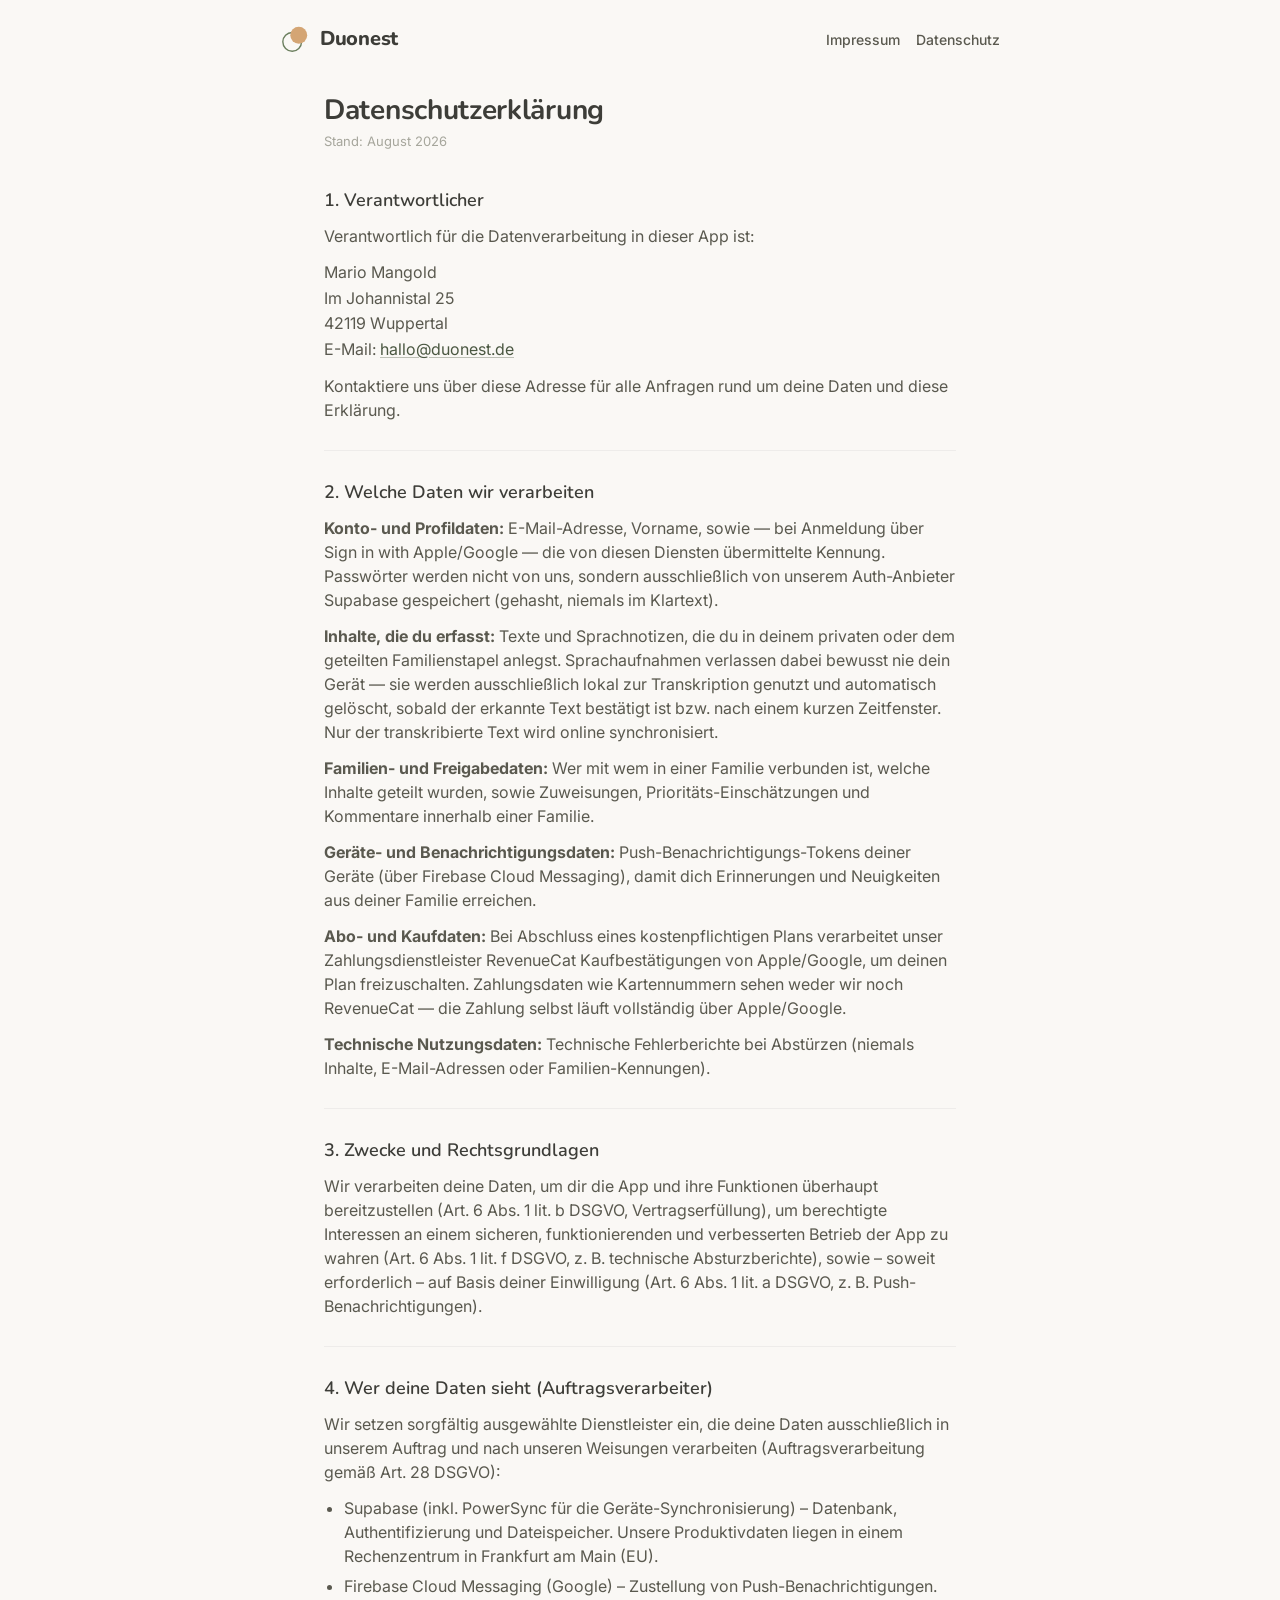
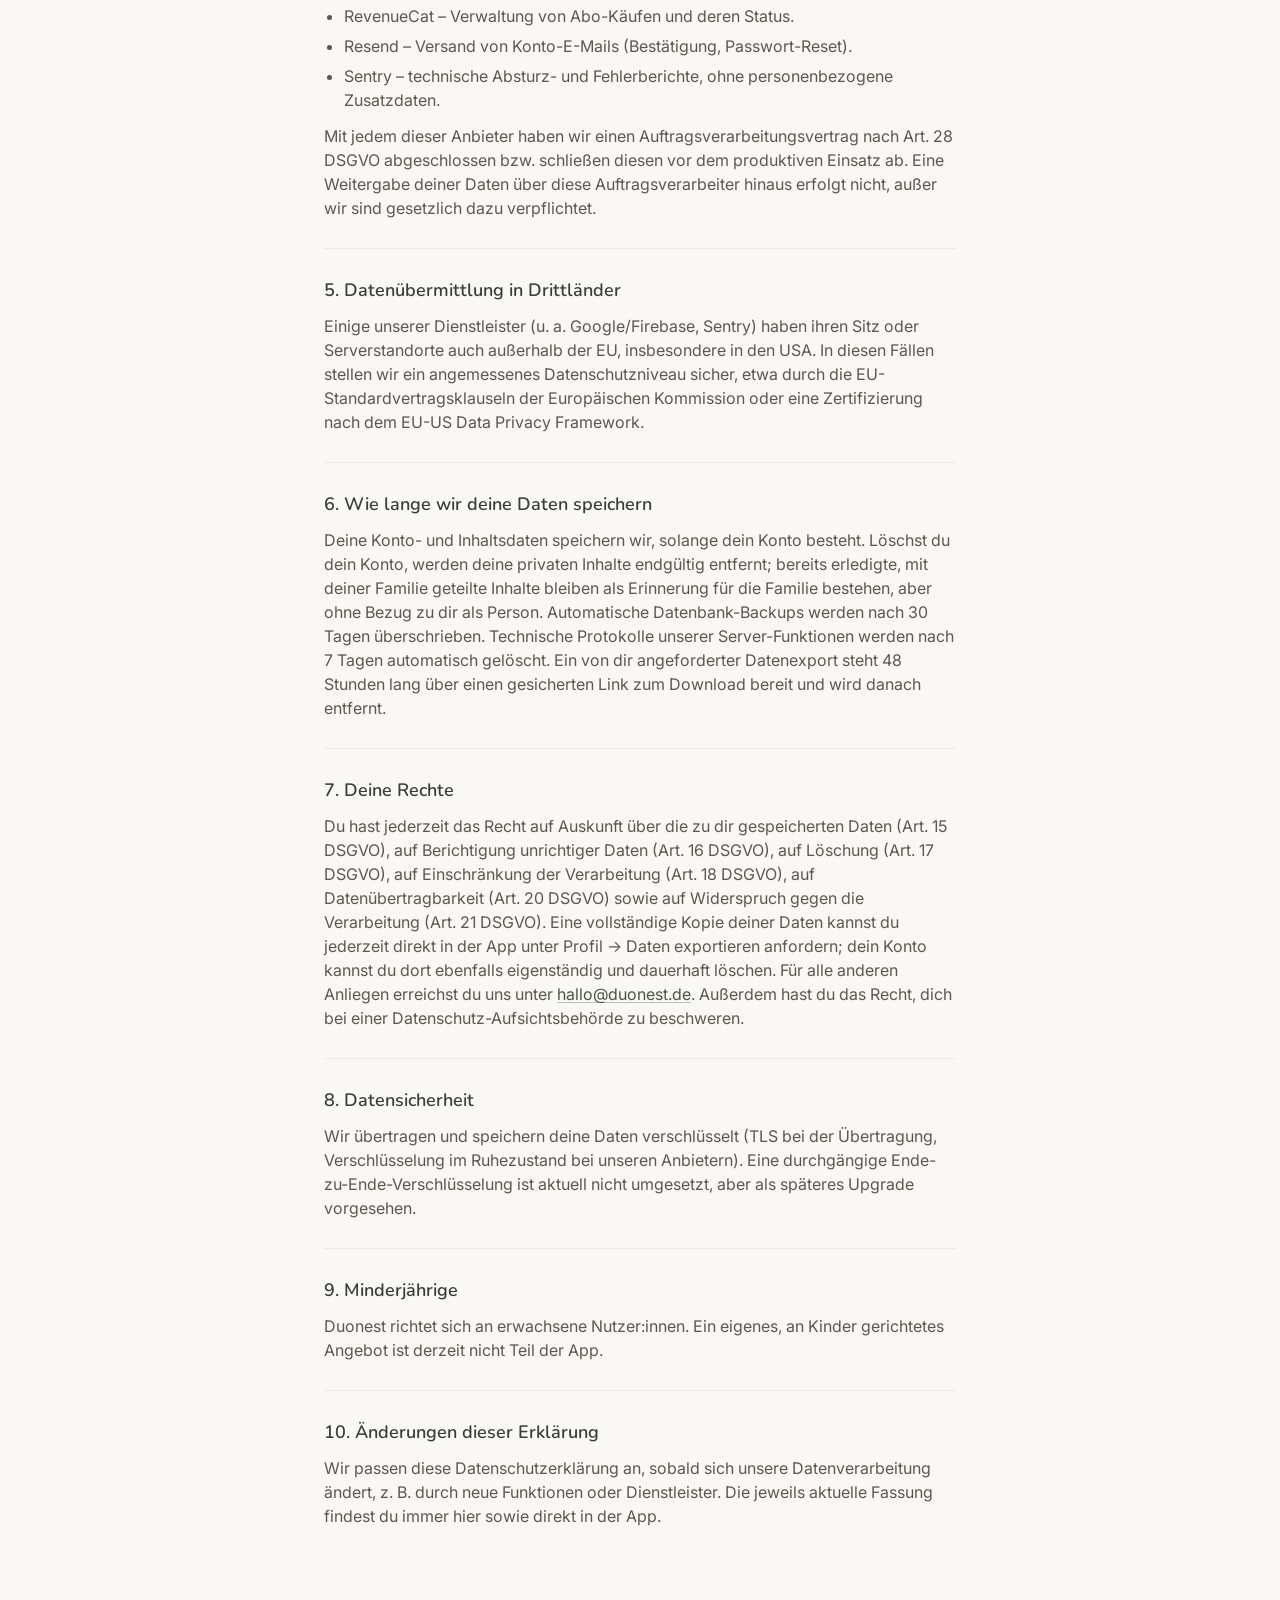
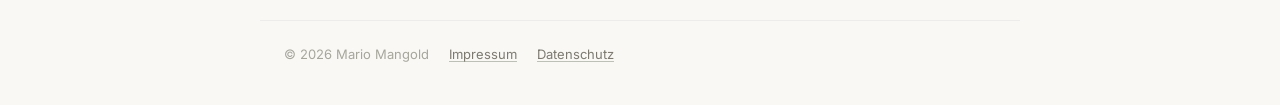
==== datenschutz/index.html @ 7cdb53e6 "Minimale Platzhalter-Website mit Impressum/Datenschutz Nur für App Store Connect (Datenschutz-URL) u" ====
<!doctype html>
<html lang="de">
<head>
<meta charset="utf-8">
<meta name="viewport" content="width=device-width, initial-scale=1">
<title>Datenschutzerklärung — Duonest</title>
<meta name="robots" content="noindex">
<link rel="stylesheet" href="/assets/style.css">
</head>
<body class="legal">

<header class="site-header">
  <a class="wordmark" href="/">
    <svg viewBox="0 0 32 32" aria-hidden="true">
      <circle cx="13" cy="19" r="10" fill="#FAF8F5" stroke="#6B7F5E" stroke-width="1.5"/>
      <circle cx="20" cy="12" r="9" fill="#D4A574"/>
    </svg>
    Duonest
  </a>
  <nav>
    <a href="/impressum/">Impressum</a>
    <a href="/datenschutz/">Datenschutz</a>
  </nav>
</header>

<main>
<article class="legal-doc">
  <h1>Datenschutzerklärung</h1>
  <p class="updated">Stand: August 2026</p>

  <section>
    <h2>1. Verantwortlicher</h2>
    <p>Verantwortlich für die Datenverarbeitung in dieser App ist:</p>
    <address>
      Mario Mangold<br>
      Im Johannistal 25<br>
      42119 Wuppertal<br>
      E-Mail: <a href="mailto:hallo@duonest.de">hallo@duonest.de</a>
    </address>
    <p>Kontaktiere uns über diese Adresse für alle Anfragen rund um deine Daten und diese Erklärung.</p>
  </section>

  <section>
    <h2>2. Welche Daten wir verarbeiten</h2>
    <p><strong>Konto- und Profildaten:</strong> E-Mail-Adresse, Vorname, sowie — bei Anmeldung über Sign in with Apple/Google — die von diesen Diensten übermittelte Kennung. Passwörter werden nicht von uns, sondern ausschließlich von unserem Auth-Anbieter Supabase gespeichert (gehasht, niemals im Klartext).</p>
    <p><strong>Inhalte, die du erfasst:</strong> Texte und Sprachnotizen, die du in deinem privaten oder dem geteilten Familienstapel anlegst. Sprachaufnahmen verlassen dabei bewusst nie dein Gerät — sie werden ausschließlich lokal zur Transkription genutzt und automatisch gelöscht, sobald der erkannte Text bestätigt ist bzw. nach einem kurzen Zeitfenster. Nur der transkribierte Text wird online synchronisiert.</p>
    <p><strong>Familien- und Freigabedaten:</strong> Wer mit wem in einer Familie verbunden ist, welche Inhalte geteilt wurden, sowie Zuweisungen, Prioritäts-Einschätzungen und Kommentare innerhalb einer Familie.</p>
    <p><strong>Geräte- und Benachrichtigungsdaten:</strong> Push-Benachrichtigungs-Tokens deiner Geräte (über Firebase Cloud Messaging), damit dich Erinnerungen und Neuigkeiten aus deiner Familie erreichen.</p>
    <p><strong>Abo- und Kaufdaten:</strong> Bei Abschluss eines kostenpflichtigen Plans verarbeitet unser Zahlungsdienstleister RevenueCat Kaufbestätigungen von Apple/Google, um deinen Plan freizuschalten. Zahlungsdaten wie Kartennummern sehen weder wir noch RevenueCat — die Zahlung selbst läuft vollständig über Apple/Google.</p>
    <p><strong>Technische Nutzungsdaten:</strong> Technische Fehlerberichte bei Abstürzen (niemals Inhalte, E-Mail-Adressen oder Familien-Kennungen).</p>
  </section>

  <section>
    <h2>3. Zwecke und Rechtsgrundlagen</h2>
    <p>Wir verarbeiten deine Daten, um dir die App und ihre Funktionen überhaupt bereitzustellen (Art. 6 Abs. 1 lit. b DSGVO, Vertragserfüllung), um berechtigte Interessen an einem sicheren, funktionierenden und verbesserten Betrieb der App zu wahren (Art. 6 Abs. 1 lit. f DSGVO, z. B. technische Absturzberichte), sowie – soweit erforderlich – auf Basis deiner Einwilligung (Art. 6 Abs. 1 lit. a DSGVO, z. B. Push-Benachrichtigungen).</p>
  </section>

  <section>
    <h2>4. Wer deine Daten sieht (Auftragsverarbeiter)</h2>
    <p>Wir setzen sorgfältig ausgewählte Dienstleister ein, die deine Daten ausschließlich in unserem Auftrag und nach unseren Weisungen verarbeiten (Auftragsverarbeitung gemäß Art. 28 DSGVO):</p>
    <ul>
      <li>Supabase (inkl. PowerSync für die Geräte-Synchronisierung) – Datenbank, Authentifizierung und Dateispeicher. Unsere Produktivdaten liegen in einem Rechenzentrum in Frankfurt am Main (EU).</li>
      <li>Firebase Cloud Messaging (Google) – Zustellung von Push-Benachrichtigungen.</li>
      <li>RevenueCat – Verwaltung von Abo-Käufen und deren Status.</li>
      <li>Resend – Versand von Konto-E-Mails (Bestätigung, Passwort-Reset).</li>
      <li>Sentry – technische Absturz- und Fehlerberichte, ohne personenbezogene Zusatzdaten.</li>
    </ul>
    <p>Mit jedem dieser Anbieter haben wir einen Auftragsverarbeitungsvertrag nach Art. 28 DSGVO abgeschlossen bzw. schließen diesen vor dem produktiven Einsatz ab. Eine Weitergabe deiner Daten über diese Auftragsverarbeiter hinaus erfolgt nicht, außer wir sind gesetzlich dazu verpflichtet.</p>
  </section>

  <section>
    <h2>5. Datenübermittlung in Drittländer</h2>
    <p>Einige unserer Dienstleister (u. a. Google/Firebase, Sentry) haben ihren Sitz oder Serverstandorte auch außerhalb der EU, insbesondere in den USA. In diesen Fällen stellen wir ein angemessenes Datenschutzniveau sicher, etwa durch die EU-Standardvertragsklauseln der Europäischen Kommission oder eine Zertifizierung nach dem EU-US Data Privacy Framework.</p>
  </section>

  <section>
    <h2>6. Wie lange wir deine Daten speichern</h2>
    <p>Deine Konto- und Inhaltsdaten speichern wir, solange dein Konto besteht. Löschst du dein Konto, werden deine privaten Inhalte endgültig entfernt; bereits erledigte, mit deiner Familie geteilte Inhalte bleiben als Erinnerung für die Familie bestehen, aber ohne Bezug zu dir als Person. Automatische Datenbank-Backups werden nach 30 Tagen überschrieben. Technische Protokolle unserer Server-Funktionen werden nach 7 Tagen automatisch gelöscht. Ein von dir angeforderter Datenexport steht 48 Stunden lang über einen gesicherten Link zum Download bereit und wird danach entfernt.</p>
  </section>

  <section>
    <h2>7. Deine Rechte</h2>
    <p>Du hast jederzeit das Recht auf Auskunft über die zu dir gespeicherten Daten (Art. 15 DSGVO), auf Berichtigung unrichtiger Daten (Art. 16 DSGVO), auf Löschung (Art. 17 DSGVO), auf Einschränkung der Verarbeitung (Art. 18 DSGVO), auf Datenübertragbarkeit (Art. 20 DSGVO) sowie auf Widerspruch gegen die Verarbeitung (Art. 21 DSGVO). Eine vollständige Kopie deiner Daten kannst du jederzeit direkt in der App unter Profil → Daten exportieren anfordern; dein Konto kannst du dort ebenfalls eigenständig und dauerhaft löschen. Für alle anderen Anliegen erreichst du uns unter <a href="mailto:hallo@duonest.de">hallo@duonest.de</a>. Außerdem hast du das Recht, dich bei einer Datenschutz-Aufsichtsbehörde zu beschweren.</p>
  </section>

  <section>
    <h2>8. Datensicherheit</h2>
    <p>Wir übertragen und speichern deine Daten verschlüsselt (TLS bei der Übertragung, Verschlüsselung im Ruhezustand bei unseren Anbietern). Eine durchgängige Ende-zu-Ende-Verschlüsselung ist aktuell nicht umgesetzt, aber als späteres Upgrade vorgesehen.</p>
  </section>

  <section>
    <h2>9. Minderjährige</h2>
    <p>Duonest richtet sich an erwachsene Nutzer:innen. Ein eigenes, an Kinder gerichtetes Angebot ist derzeit nicht Teil der App.</p>
  </section>

  <section>
    <h2>10. Änderungen dieser Erklärung</h2>
    <p>Wir passen diese Datenschutzerklärung an, sobald sich unsere Datenverarbeitung ändert, z. B. durch neue Funktionen oder Dienstleister. Die jeweils aktuelle Fassung findest du immer hier sowie direkt in der App.</p>
  </section>
</article>
</main>

<footer>
  <span>© 2026 Mario Mangold</span>
  <a href="/impressum/">Impressum</a>
  <a href="/datenschutz/">Datenschutz</a>
  <span class="spacer"></span>
</footer>

</body>
</html>
---- assets/style.css ----
@import url("https://fonts.googleapis.com/css2?family=Nunito:ital,wght@0,400;0,500;0,600;0,700;0,800&family=Inter:wght@400;500;600;700&display=swap");

:root {
  --sage: #6B7F5E;
  --sage-600: #5C6B50;
  --sage-700: #4A5741;
  --sand: #D4A574;
  --sand-700: #B07E3F;

  --bg: #FAF8F5;
  --surface: #FFFDFB;

  --ink: #3D3D38;
  --ink-2: #5A594F;
  --muted: #7C7A70;
  --faint: #A6A69C;

  --border: rgba(61, 61, 56, 0.1);
  --border-soft: rgba(61, 61, 56, 0.06);

  --font-display: "Nunito", ui-rounded, system-ui, sans-serif;
  --font-body: "Inter", system-ui, -apple-system, sans-serif;
}

* {
  box-sizing: border-box;
}

html {
  background: var(--bg);
}

body {
  margin: 0;
  background: var(--bg);
  color: var(--ink);
  font-family: var(--font-body);
  font-size: 16px;
  line-height: 1.5;
  -webkit-font-smoothing: antialiased;
}

a {
  color: var(--sage-700);
  text-decoration-color: rgba(74, 87, 65, 0.35);
  text-underline-offset: 2px;
}

a:hover {
  text-decoration-color: currentColor;
}

.site-header {
  display: flex;
  flex-wrap: wrap;
  align-items: center;
  justify-content: space-between;
  row-gap: 8px;
  column-gap: 16px;
  max-width: 760px;
  margin: 0 auto;
  padding: 24px 20px 0;
}

.wordmark {
  display: flex;
  align-items: center;
  gap: 10px;
  font-family: var(--font-display);
  font-weight: 800;
  font-size: 20px;
  letter-spacing: -0.3px;
  color: var(--ink);
  text-decoration: none;
}

.wordmark svg {
  width: 30px;
  height: 30px;
  flex: none;
}

.site-header nav {
  display: flex;
  flex-wrap: wrap;
  gap: 6px 16px;
  font-size: 14px;
  font-weight: 500;
}

.site-header nav a {
  color: var(--ink-2);
  text-decoration: none;
}

.site-header nav a:hover {
  color: var(--sage-700);
}

main {
  max-width: 760px;
  margin: 0 auto;
  padding: 0 24px;
}

.legal main {
  max-width: 680px;
}

.legal-doc h1 {
  font-family: var(--font-display);
  font-weight: 700;
  font-size: 28px;
  letter-spacing: -0.3px;
  line-height: 1.2;
  margin: 40px 0 4px;
}

.legal-doc .updated {
  color: var(--faint);
  font-size: 13px;
  margin: 0 0 36px;
}

.legal-doc section {
  padding-bottom: 28px;
  margin-bottom: 28px;
  border-bottom: 1px solid var(--border-soft);
}

.legal-doc section:last-of-type {
  border-bottom: none;
}

.legal-doc h2 {
  font-family: var(--font-display);
  font-weight: 600;
  font-size: 18px;
  margin: 0 0 10px;
}

.legal-doc p {
  margin: 0 0 12px;
  color: var(--ink-2);
  max-width: 65ch;
}

.legal-doc p:last-child {
  margin-bottom: 0;
}

.legal-doc ul {
  margin: 0 0 12px;
  padding-left: 20px;
  color: var(--ink-2);
  max-width: 65ch;
}

.legal-doc li {
  margin-bottom: 6px;
}

.legal-doc li:last-child {
  margin-bottom: 0;
}

.legal-doc address {
  font-style: normal;
  color: var(--ink-2);
  margin: 0 0 12px;
  line-height: 1.6;
}

footer {
  max-width: 760px;
  margin: 64px auto 0;
  padding: 24px 24px 40px;
  border-top: 1px solid var(--border-soft);
  display: flex;
  flex-wrap: wrap;
  gap: 8px 20px;
  align-items: center;
  font-size: 13px;
  color: var(--faint);
}

footer a {
  color: var(--muted);
}

footer .spacer {
  flex: 1;
}

@media (prefers-color-scheme: dark) {
  :root {
    --bg: #23241F;
    --surface: #2A2B26;
    --ink: #F1EFE9;
    --ink-2: #D6D3C8;
    --muted: #A6A69C;
    --faint: #7C7A70;
    --border: rgba(241, 239, 233, 0.12);
    --border-soft: rgba(241, 239, 233, 0.08);
    --sand: #E0B689;
  }

  a {
    color: #A9C29B;
    text-decoration-color: rgba(169, 194, 155, 0.35);
  }

  .site-header nav a:hover {
    color: #A9C29B;
  }
}
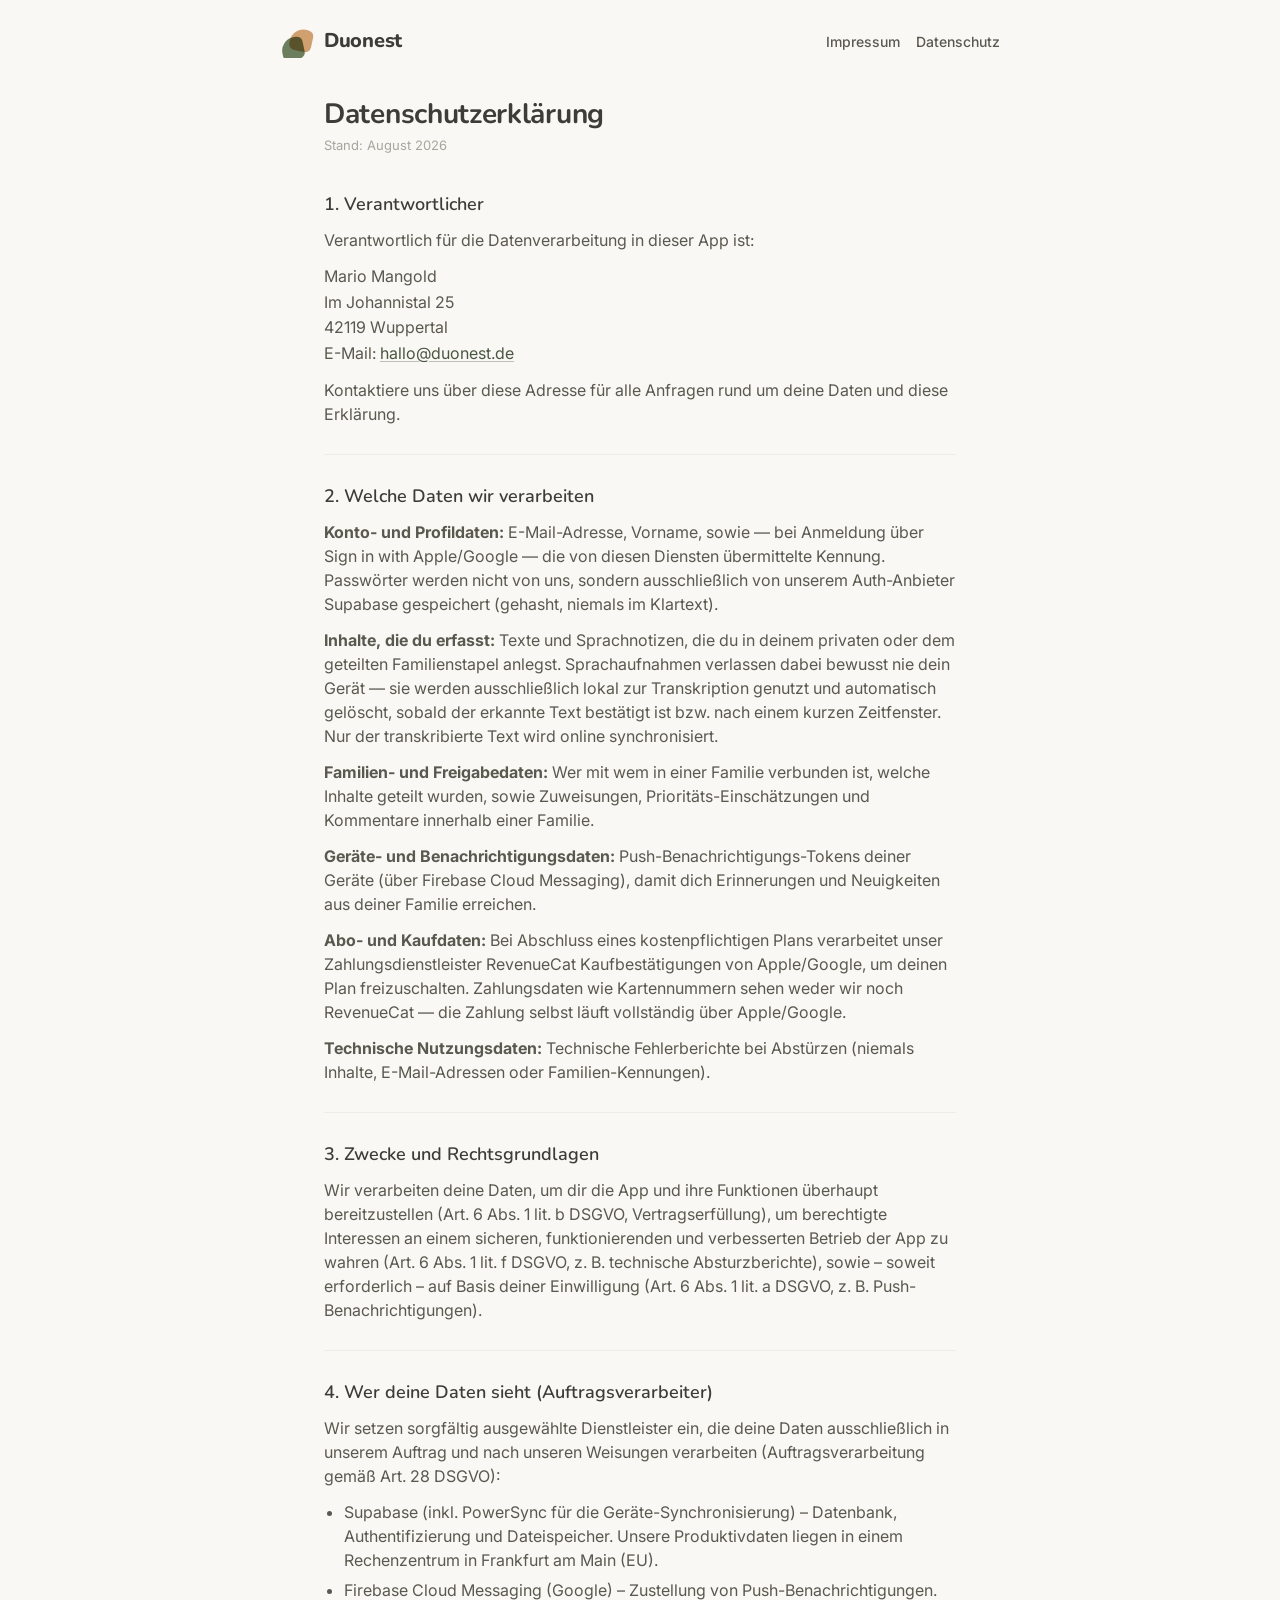
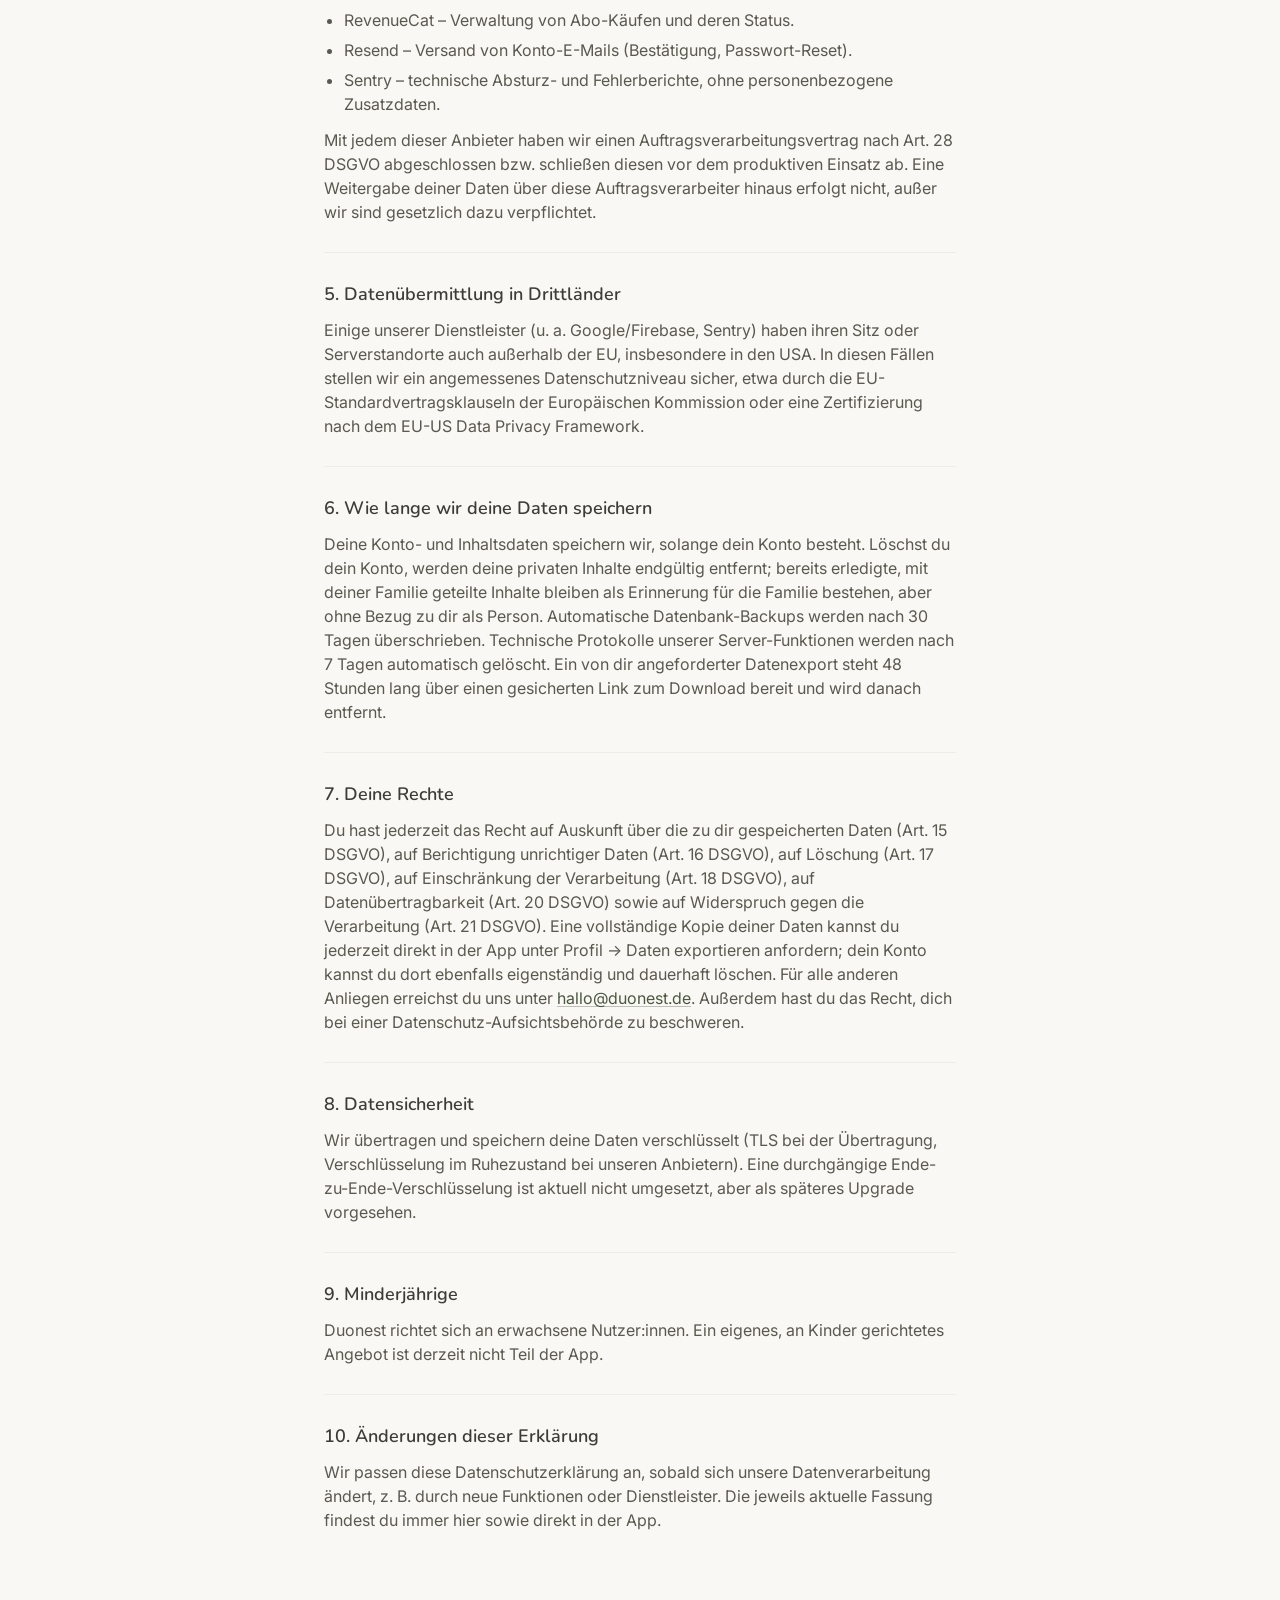
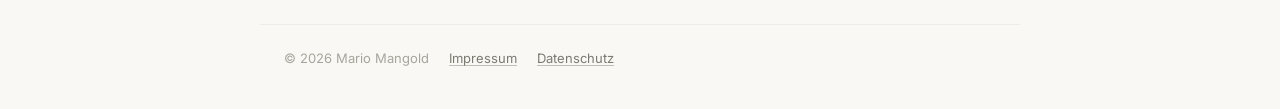
==== commit dbd5a201: "Echtes Logo statt Platzhalter-Kreise Übernimmt die Blob-Formen 1:1 aus .claude/design_handoff_duones" ====
--- a/datenschutz/index.html
+++ b/datenschutz/index.html
@@ -11,9 +11,11 @@
 
 <header class="site-header">
   <a class="wordmark" href="/">
-    <svg viewBox="0 0 32 32" aria-hidden="true">
-      <circle cx="13" cy="19" r="10" fill="#FAF8F5" stroke="#6B7F5E" stroke-width="1.5"/>
-      <circle cx="20" cy="12" r="9" fill="#D4A574"/>
+    <svg viewBox="0 0 40 40" aria-hidden="true">
+      <g transform="translate(0,4)">
+        <g transform="translate(2,12) rotate(-12 13 13)"><path d="M16,0 H19 A7,7 0 0 1 26,7 V19 A7,7 0 0 1 19,26 H7 A7,7 0 0 1 0,19 V16 A16,16 0 0 1 16,0 Z" fill="var(--sage-logo)"/></g>
+        <g transform="translate(12,2) rotate(12 13 13)"><path class="logo-blend" d="M16,0 H19 A7,7 0 0 1 26,7 V19 A7,7 0 0 1 19,26 H7 A7,7 0 0 1 0,19 V16 A16,16 0 0 1 16,0 Z" fill="var(--sand)"/></g>
+      </g>
     </svg>
     Duonest
   </a>
--- a/assets/style.css
+++ b/assets/style.css
@@ -2,6 +2,7 @@
 
 :root {
   --sage: #6B7F5E;
+  --sage-logo: #6B7F5E;
   --sage-600: #5C6B50;
   --sage-700: #4A5741;
   --sand: #D4A574;
@@ -75,9 +76,13 @@
 }
 
 .wordmark svg {
-  width: 30px;
-  height: 30px;
+  width: 34px;
+  height: 34px;
   flex: none;
+}
+
+.wordmark .logo-blend {
+  mix-blend-mode: multiply;
 }
 
 .site-header nav {
@@ -203,6 +208,7 @@
     --border: rgba(241, 239, 233, 0.12);
     --border-soft: rgba(241, 239, 233, 0.08);
     --sand: #E0B689;
+    --sage-logo: #8CA07D;
   }
 
   a {
@@ -213,4 +219,8 @@
   .site-header nav a:hover {
     color: #A9C29B;
   }
-}
+
+  .wordmark .logo-blend {
+    mix-blend-mode: normal;
+  }
+}
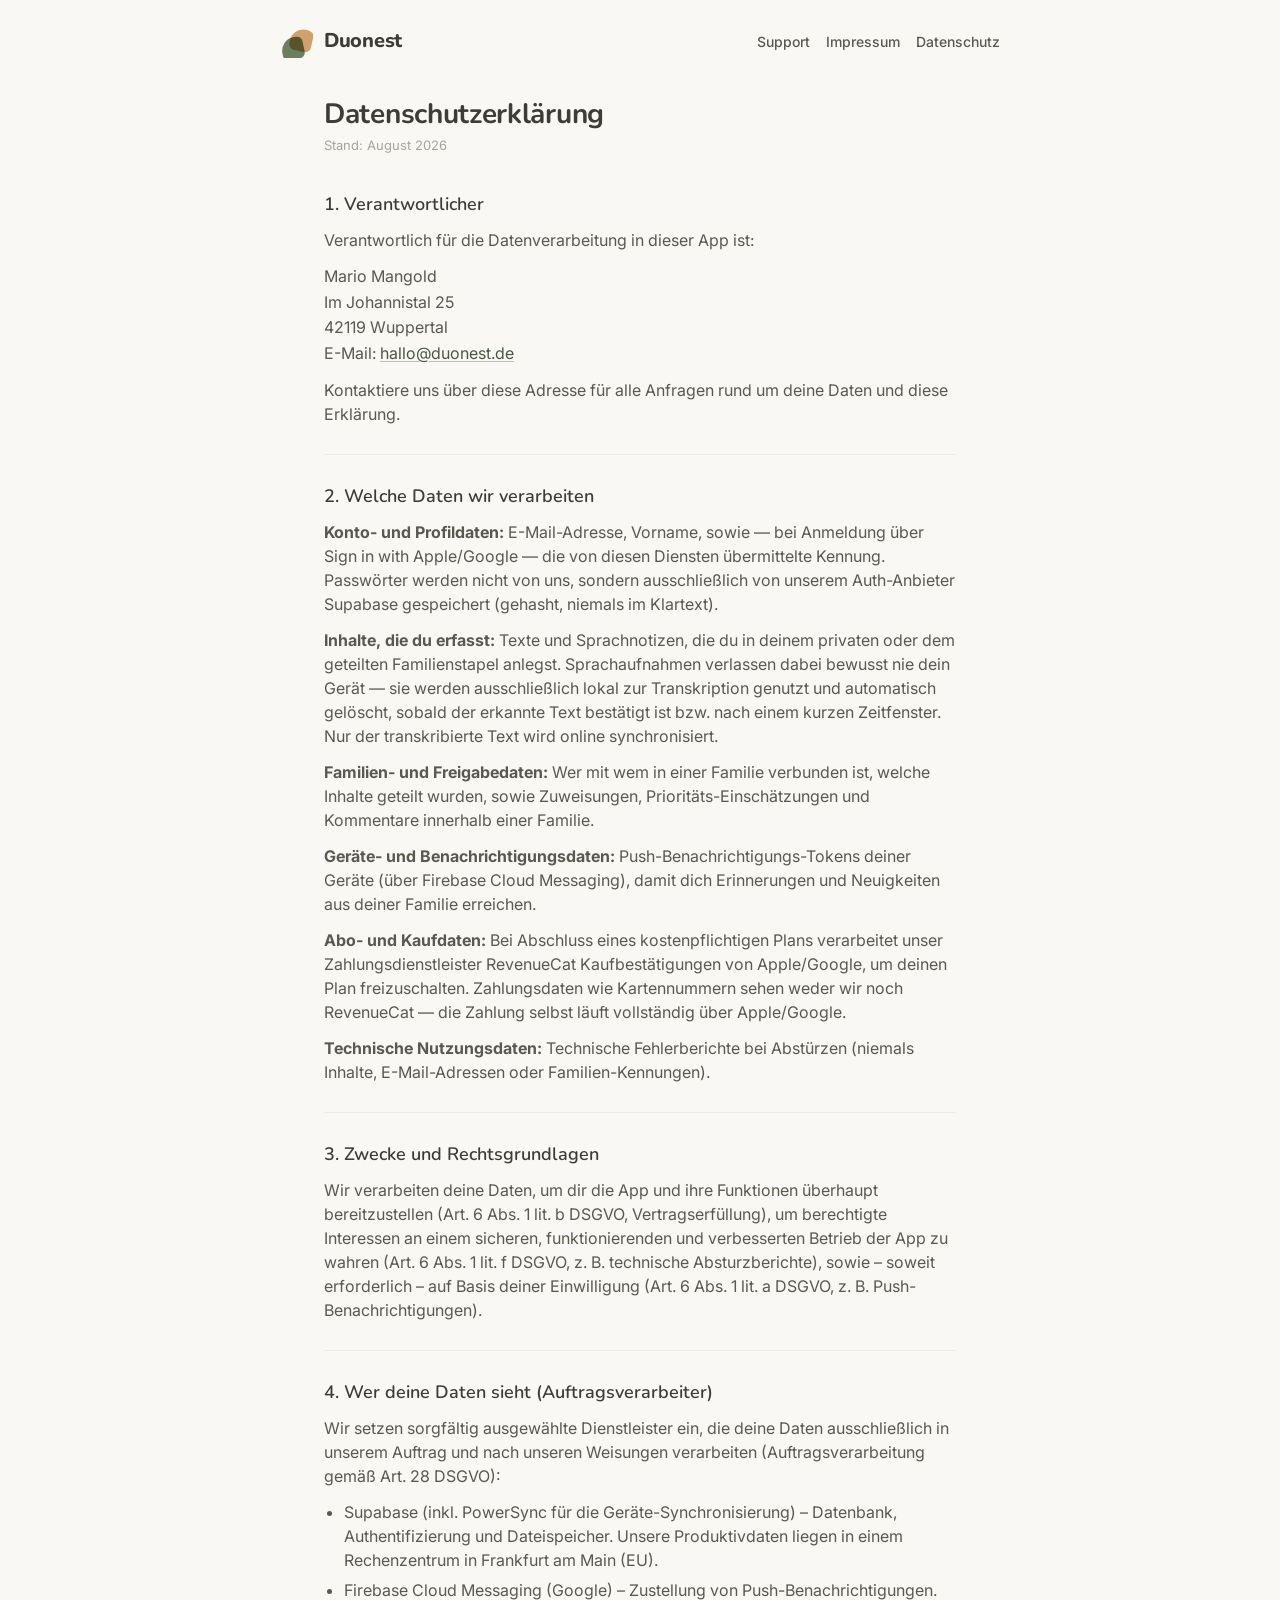
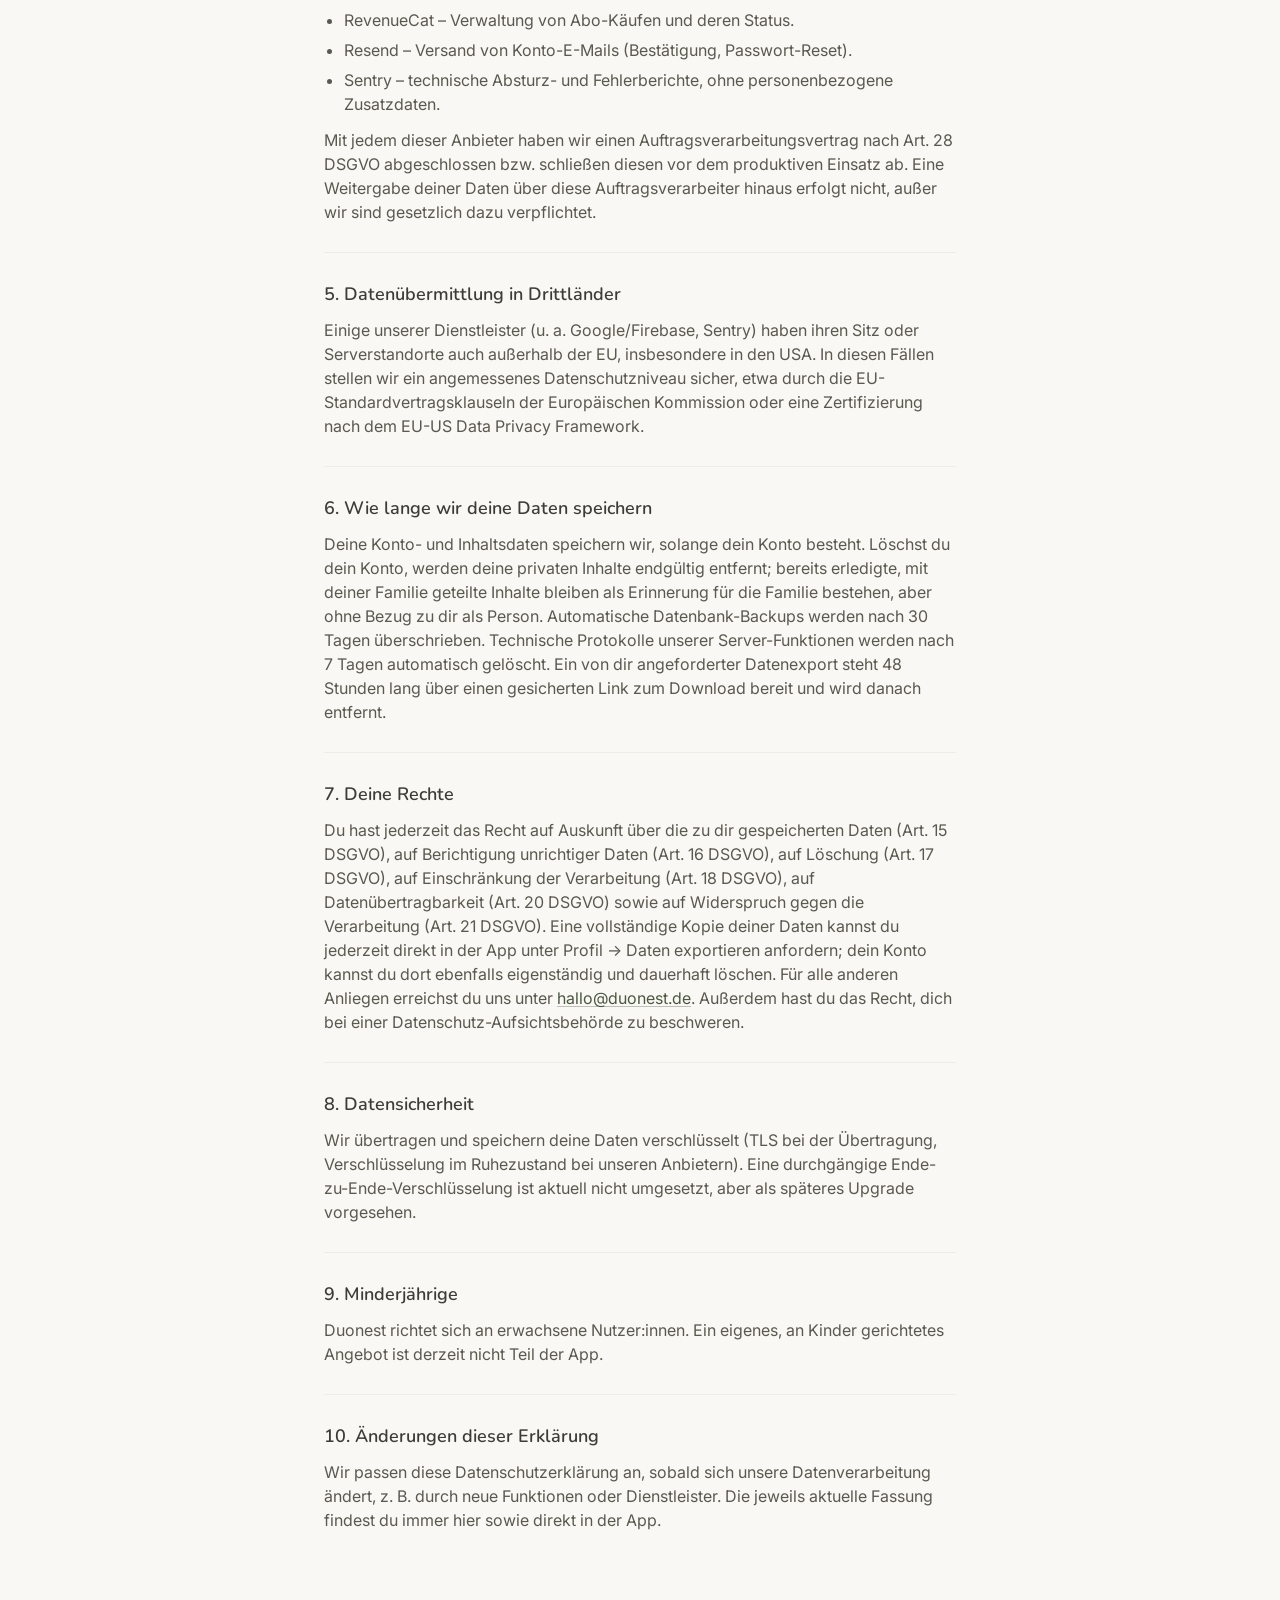
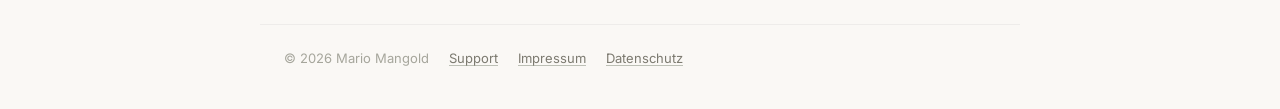
==== commit 30226ebd: "feat: Support-Seite hinzugefuegt (Pflicht-URL fuer App Store Connect) Apple verlangt eine echte Webs" ====
--- a/datenschutz/index.html
+++ b/datenschutz/index.html
@@ -20,6 +20,7 @@
     Duonest
   </a>
   <nav>
+    <a href="/support/">Support</a>
     <a href="/impressum/">Impressum</a>
     <a href="/datenschutz/">Datenschutz</a>
   </nav>
@@ -104,6 +105,7 @@
 
 <footer>
   <span>© 2026 Mario Mangold</span>
+  <a href="/support/">Support</a>
   <a href="/impressum/">Impressum</a>
   <a href="/datenschutz/">Datenschutz</a>
   <span class="spacer"></span>
--- a/assets/style.css
+++ b/assets/style.css
@@ -6,10 +6,16 @@
   --sage-600: #5C6B50;
   --sage-700: #4A5741;
   --sand: #D4A574;
+  --sand-600: #C79355;
   --sand-700: #B07E3F;
+  --plum: #8B7FA8;
+  --plum-700: #6E6188;
+  --slate: #7A93A8;
+  --success: #7A9471;
 
   --bg: #FAF8F5;
   --surface: #FFFDFB;
+  --tint: #F1EDE5;
 
   --ink: #3D3D38;
   --ink-2: #5A594F;
@@ -18,6 +24,18 @@
 
   --border: rgba(61, 61, 56, 0.1);
   --border-soft: rgba(61, 61, 56, 0.06);
+
+  /* Feste dunkle Kontrast-Fläche (Anti-Gamification-Band) -- bewusst
+     unabhängig vom Hell/Dunkel-Umschalter, ein einzelner, absichtlicher
+     Kontrastmoment auf der Seite. */
+  --band-bg: #2A2B26;
+  --band-ink: #FAF8F5;
+  --band-accent: #8CA07D;
+  --band-strike: rgba(193, 122, 92, 0.6);
+
+  /* Text auf farbigen Flächen (Buttons, Chips) -- immer hell, unabhängig
+     vom Hell/Dunkel-Umschalter der Seite selbst. */
+  --on-accent: #FAF8F5;
 
   --font-display: "Nunito", ui-rounded, system-ui, sans-serif;
   --font-body: "Inter", system-ui, -apple-system, sans-serif;
@@ -112,6 +130,11 @@
   max-width: 680px;
 }
 
+.landing main {
+  max-width: none;
+  padding: 0;
+}
+
 .legal-doc h1 {
   font-family: var(--font-display);
   font-weight: 700;
@@ -195,6 +218,926 @@
 
 footer .spacer {
   flex: 1;
+}
+
+/* ===================== Landing page ===================== */
+
+.landing .site-header,
+.landing-section > .wrap,
+.landing-footer > .wrap {
+  max-width: 1120px;
+}
+
+.landing .site-header {
+  padding: 24px 32px 0;
+}
+
+.landing .site-header nav {
+  gap: 10px 30px;
+  align-items: center;
+}
+
+.landing .site-header .btn {
+  margin-left: 4px;
+}
+
+.icon {
+  width: 1em;
+  height: 1em;
+  stroke: currentColor;
+  fill: none;
+  stroke-width: 2;
+  stroke-linecap: round;
+  stroke-linejoin: round;
+  flex: none;
+}
+
+.btn {
+  display: inline-flex;
+  align-items: center;
+  justify-content: center;
+  gap: 9px;
+  height: 48px;
+  padding: 0 24px;
+  border-radius: 999px;
+  font-family: var(--font-body);
+  font-weight: 600;
+  font-size: 15px;
+  text-decoration: none;
+  cursor: pointer;
+  border: none;
+  white-space: nowrap;
+}
+
+.btn-primary {
+  background: var(--sage);
+  color: var(--on-accent);
+  box-shadow: 0 10px 22px -8px rgba(107, 127, 94, 0.55);
+}
+
+.btn-primary:hover {
+  background: var(--sage-600);
+}
+
+.btn-secondary {
+  background: transparent;
+  color: var(--ink);
+  border: 1px solid var(--border);
+}
+
+.btn-secondary:hover {
+  border-color: var(--ink);
+}
+
+.landing-section {
+  padding: 72px 0;
+}
+
+.landing-section > .wrap {
+  margin: 0 auto;
+  padding: 0 32px;
+}
+
+.landing-section.tint {
+  background: var(--surface);
+}
+
+.eyebrow {
+  display: block;
+  font-family: var(--font-body);
+  font-weight: 700;
+  font-size: 13px;
+  letter-spacing: 2px;
+  text-transform: uppercase;
+  color: var(--faint);
+}
+
+.section-head {
+  text-align: center;
+  max-width: 640px;
+  margin: 0 auto 44px;
+}
+
+.section-head h2 {
+  font-family: var(--font-display);
+  font-weight: 700;
+  font-size: 32px;
+  letter-spacing: -0.4px;
+  margin: 10px 0 0;
+  text-wrap: balance;
+}
+
+.section-head p {
+  font-size: 17px;
+  color: var(--muted);
+  line-height: 1.6;
+  margin: 14px 0 0;
+}
+
+/* Hero */
+
+.hero {
+  padding: 48px 0 76px;
+}
+
+.hero .wrap {
+  display: flex;
+  align-items: center;
+  gap: 56px;
+}
+
+.hero-copy {
+  flex: 1;
+  min-width: 0;
+}
+
+.badge {
+  display: inline-flex;
+  align-items: center;
+  gap: 8px;
+  padding: 8px 15px;
+  border-radius: 999px;
+  background: rgba(107, 127, 94, 0.1);
+  font-size: 13px;
+  font-weight: 600;
+  color: var(--sage-600);
+}
+
+.badge .dot {
+  width: 7px;
+  height: 7px;
+  border-radius: 50%;
+  background: var(--sage);
+}
+
+.hero h1 {
+  font-family: var(--font-display);
+  font-weight: 700;
+  font-size: 48px;
+  line-height: 1.14;
+  letter-spacing: -1px;
+  margin: 22px 0 0;
+  text-wrap: balance;
+}
+
+.hero-copy > p {
+  font-size: 18px;
+  color: var(--muted);
+  line-height: 1.6;
+  max-width: 520px;
+  margin: 20px 0 0;
+}
+
+.hero-copy > p strong {
+  color: var(--ink);
+  font-weight: 600;
+}
+
+.hero-actions {
+  display: flex;
+  flex-wrap: wrap;
+  align-items: center;
+  gap: 14px;
+  margin-top: 30px;
+}
+
+.store-badges {
+  display: flex;
+  flex-wrap: wrap;
+  align-items: center;
+  gap: 14px;
+  margin-top: 24px;
+}
+
+/* Offizielle Apple-/Google-Assets (developer.apple.com Marketing Guidelines
+   bzw. play.google.com/intl/de_de/badges) -- bewusst unverändert
+   eingebunden, keine eigene Nachbildung. */
+.store-badge-img {
+  display: block;
+  width: auto;
+}
+
+.hero-note {
+  font-size: 13px;
+  color: var(--faint);
+  margin: 16px 0 0;
+}
+
+/* Phone mock */
+
+/* Echter Geräterahmen (freies iPhone-15-Pro-Mockup, transparenter
+   Screen-Ausschnitt) statt CSS-Nachbau -- Quelle: webmobilefirst.com,
+   kommerziell nutzbar ohne Zuschreibung. Der Screenshot liegt als
+   eigenes, absolut positioniertes Element GENAU im transparenten
+   Ausschnitt darunter, der Rahmen liegt als Bild obendrauf. */
+.phone-frame {
+  flex: none;
+  width: 300px;
+  aspect-ratio: 391 / 800;
+  position: relative;
+  filter: drop-shadow(0 40px 70px rgba(42, 43, 38, 0.4));
+  /* Macht cqw-Einheiten unten relativ zur Rahmenbreite -- ändert sich die
+     Größe (Breakpoints, künftige Anpassungen), skaliert die Statusleiste
+     automatisch mit, statt bei fester px-Höhe unproportional zu wirken. */
+  container-type: inline-size;
+}
+
+.phone-bezel {
+  position: absolute;
+  inset: 0;
+  width: 100%;
+  height: 100%;
+  z-index: 2;
+  pointer-events: none;
+  display: block;
+}
+
+.phone-screen {
+  position: absolute;
+  left: 4.86%;
+  top: 1.875%;
+  width: 90.54%;
+  height: 96.25%;
+  /* Fest hell statt var(--bg) -- der Screenshot ist immer im Hellmodus der
+     App, unabhängig vom Theme dieser Website. Im Dark Mode der Seite würde
+     var(--bg) sonst einen dunklen Rand um den hellen Screenshot ziehen. */
+  background: #FAF8F5;
+  border-radius: 10cqw;
+  overflow: hidden;
+  display: flex;
+  flex-direction: column;
+  z-index: 1;
+}
+
+.phone-status {
+  flex: none;
+  height: 12.14cqw;
+  display: flex;
+  align-items: center;
+  justify-content: space-between;
+  padding: 0 7.86cqw 0 8.57cqw;
+}
+
+.phone-time {
+  font-family: var(--font-body);
+  font-weight: 600;
+  font-size: 4.64cqw;
+  /* Fest dunkel statt var(--ink), siehe .phone-screen -- der Screenshot
+     ist immer hell, unabhängig vom Theme dieser Website. */
+  color: #3D3D38;
+}
+
+.phone-battery {
+  width: 7.14cqw;
+  height: 3.57cqw;
+  border: 0.43cqw solid #3D3D38;
+  border-radius: 0.9cqw;
+  position: relative;
+  opacity: 0.85;
+}
+
+.phone-battery::before {
+  content: "";
+  position: absolute;
+  inset: 0.46cqw;
+  right: 1.07cqw;
+  background: #3D3D38;
+  border-radius: 0.36cqw;
+}
+
+.phone-battery::after {
+  content: "";
+  position: absolute;
+  right: -0.9cqw;
+  top: 1.07cqw;
+  width: 0.46cqw;
+  height: 1.43cqw;
+  background: #3D3D38;
+  opacity: 0.85;
+  border-radius: 0 1px 1px 0;
+}
+
+.phone-shot {
+  flex: 1;
+  width: 100%;
+  min-height: 0;
+  object-fit: cover;
+  object-position: top center;
+  display: block;
+}
+
+/* Empathy chips */
+
+.chip-row {
+  display: flex;
+  flex-wrap: wrap;
+  justify-content: center;
+  gap: 12px;
+  margin-top: 34px;
+  max-width: 820px;
+  margin-left: auto;
+  margin-right: auto;
+}
+
+.chip {
+  padding: 11px 18px;
+  border-radius: 16px;
+  background: var(--bg);
+  border: 1px solid var(--border-soft);
+  font-size: 15px;
+  color: var(--ink-2);
+}
+
+/* Steps */
+
+.step-grid {
+  display: grid;
+  grid-template-columns: repeat(3, 1fr);
+  gap: 22px;
+}
+
+.step-card {
+  background: var(--surface);
+  border-radius: 24px 12px 12px 12px;
+  padding: 30px;
+  border: 1px solid var(--border-soft);
+  box-shadow: 0 2px 12px rgba(61, 61, 56, 0.05);
+}
+
+.icon-tile {
+  width: 52px;
+  height: 52px;
+  border-radius: 14px;
+  display: flex;
+  align-items: center;
+  justify-content: center;
+}
+
+.icon-tile .icon {
+  font-size: 24px;
+}
+
+.step-card .icon-tile {
+  background: rgba(107, 127, 94, 0.12);
+  color: var(--sage);
+}
+
+.step-card:nth-child(2) .icon-tile {
+  background: rgba(212, 165, 116, 0.16);
+  color: var(--sand-600);
+}
+
+.step-card:nth-child(3) .icon-tile {
+  background: rgba(139, 127, 168, 0.16);
+  color: var(--plum);
+}
+
+.step-card .step-label {
+  font-size: 13px;
+  font-weight: 700;
+  color: var(--faint);
+  margin: 20px 0 0;
+}
+
+.step-card h3 {
+  font-family: var(--font-display);
+  font-weight: 700;
+  font-size: 20px;
+  margin: 5px 0 0;
+}
+
+.step-card p {
+  font-size: 15px;
+  color: var(--muted);
+  line-height: 1.6;
+  margin: 10px 0 0;
+}
+
+/* Feature split (Schritt 3 live: Familienstapel-Screenshot + Copy) */
+
+.feature-split {
+  display: flex;
+  align-items: center;
+  gap: 56px;
+}
+
+/* Nur wenn der Split auf anderen Inhalt im selben Abschnitt folgt (z. B.
+   nach dem Schritt-Grid) -- als eigenständiger Abschnitt braucht er keine
+   Trennlinie zu nichts. */
+.feature-split.with-divider {
+  margin-top: 56px;
+  padding-top: 56px;
+  border-top: 1px solid var(--border-soft);
+}
+
+.feature-split .phone-frame {
+  width: 260px;
+}
+
+.feature-copy {
+  flex: 1;
+  min-width: 0;
+}
+
+.feature-copy h3 {
+  font-family: var(--font-display);
+  font-weight: 700;
+  font-size: 26px;
+  letter-spacing: -0.3px;
+  margin: 0;
+  text-wrap: balance;
+}
+
+.feature-copy > p {
+  font-size: 16px;
+  color: var(--muted);
+  line-height: 1.6;
+  max-width: 480px;
+  margin: 14px 0 0;
+}
+
+.feature-list {
+  list-style: none;
+  margin: 22px 0 0;
+  padding: 0;
+  display: flex;
+  flex-direction: column;
+  gap: 12px;
+}
+
+.feature-list li {
+  display: flex;
+  align-items: flex-start;
+  gap: 10px;
+  font-size: 15px;
+  color: var(--ink);
+}
+
+.feature-list .icon {
+  flex: none;
+  width: 18px;
+  height: 18px;
+  margin-top: 2px;
+  color: var(--plum);
+}
+
+/* Values grid */
+
+.value-grid {
+  display: grid;
+  grid-template-columns: repeat(3, 1fr);
+  gap: 20px;
+}
+
+.value-card {
+  background: var(--bg);
+  border-radius: 20px;
+  padding: 26px;
+  border: 1px solid var(--border-soft);
+}
+
+.value-card h3 {
+  font-family: var(--font-display);
+  font-weight: 700;
+  font-size: 17px;
+  margin: 16px 0 0;
+}
+
+.value-card p {
+  font-size: 14px;
+  color: var(--muted);
+  line-height: 1.55;
+  margin: 8px 0 0;
+}
+
+/* Anti-gamification band */
+
+.band {
+  background: var(--band-bg);
+  color: var(--band-ink);
+  text-align: center;
+  padding: 76px 0;
+}
+
+.band .wrap {
+  margin: 0 auto;
+  padding: 0 32px;
+}
+
+.band .eyebrow {
+  color: var(--band-accent);
+}
+
+.band .strike {
+  font-size: 24px;
+  color: #A6A69C;
+  margin: 24px auto 0;
+  max-width: 680px;
+  line-height: 1.5;
+  text-decoration: line-through;
+  text-decoration-color: var(--band-strike);
+}
+
+.band .payoff {
+  font-family: var(--font-display);
+  font-weight: 700;
+  font-size: 30px;
+  letter-spacing: -0.4px;
+  margin: 20px auto 0;
+  max-width: 680px;
+  line-height: 1.35;
+}
+
+/* Pricing */
+
+.price-grid {
+  display: grid;
+  grid-template-columns: repeat(4, 1fr);
+  gap: 16px;
+  align-items: start;
+}
+
+.price-card {
+  background: var(--surface);
+  border-radius: 20px;
+  padding: 24px;
+  border: 1px solid var(--border);
+  position: relative;
+}
+
+.price-card.featured {
+  border: 2px solid var(--sage);
+  box-shadow: 0 12px 30px -14px rgba(107, 127, 94, 0.45);
+}
+
+.price-card .tag {
+  position: absolute;
+  top: -12px;
+  left: 24px;
+  background: var(--sage);
+  color: var(--on-accent);
+  font-size: 10px;
+  font-weight: 700;
+  letter-spacing: 0.5px;
+  padding: 5px 11px;
+  border-radius: 999px;
+}
+
+.price-card h3 {
+  font-family: var(--font-display);
+  font-weight: 700;
+  font-size: 18px;
+  margin: 0;
+}
+
+.price-card .price {
+  font-family: var(--font-display);
+  font-weight: 700;
+  font-size: 28px;
+  margin: 10px 0 0;
+}
+
+.price-card .period {
+  font-size: 13px;
+  color: var(--faint);
+  margin: 2px 0 0;
+}
+
+.price-card hr {
+  border: none;
+  height: 1px;
+  background: var(--border-soft);
+  margin: 16px 0;
+}
+
+.price-card ul {
+  list-style: none;
+  margin: 0;
+  padding: 0;
+  display: flex;
+  flex-direction: column;
+  gap: 9px;
+}
+
+.price-card li {
+  display: flex;
+  gap: 8px;
+  font-size: 14px;
+  color: var(--ink-2);
+}
+
+.price-card li .icon {
+  color: var(--success);
+  flex: none;
+  margin-top: 2px;
+}
+
+.price-card .btn {
+  width: 100%;
+  margin-top: 20px;
+  height: 44px;
+}
+
+.price-note {
+  text-align: center;
+  color: var(--muted);
+  font-size: 15px;
+  margin: 12px 0 0;
+}
+
+/* For professionals */
+
+.pro-card {
+  background: rgba(107, 127, 94, 0.08);
+  border: 1px solid rgba(107, 127, 94, 0.16);
+  border-radius: 26px;
+  padding: 44px 48px;
+  display: flex;
+  align-items: center;
+  gap: 40px;
+}
+
+.pro-card .copy {
+  flex: 1;
+}
+
+.pro-card h2 {
+  font-family: var(--font-display);
+  font-weight: 700;
+  font-size: 27px;
+  letter-spacing: -0.3px;
+  margin: 10px 0 0;
+}
+
+.pro-card p {
+  font-size: 15px;
+  color: var(--muted);
+  line-height: 1.6;
+  max-width: 540px;
+  margin: 12px 0 0;
+}
+
+.pro-card .action {
+  flex: none;
+}
+
+/* FAQ */
+
+.faq-list {
+  max-width: 780px;
+  margin: 0 auto;
+  display: flex;
+  flex-direction: column;
+  gap: 10px;
+}
+
+.faq-item {
+  background: var(--surface);
+  border-radius: 16px;
+  border: 1px solid var(--border-soft);
+  overflow: hidden;
+}
+
+.faq-item summary {
+  padding: 20px 24px;
+  display: flex;
+  justify-content: space-between;
+  align-items: center;
+  gap: 16px;
+  cursor: pointer;
+  list-style: none;
+  font-family: var(--font-display);
+  font-weight: 700;
+  font-size: 16px;
+}
+
+.faq-item summary::-webkit-details-marker {
+  display: none;
+}
+
+.faq-item summary .icon {
+  color: var(--faint);
+  flex: none;
+}
+
+.faq-item .icon-plus {
+  display: inline;
+}
+
+.faq-item .icon-minus {
+  display: none;
+}
+
+.faq-item[open] .icon-plus {
+  display: none;
+}
+
+.faq-item[open] .icon-minus {
+  display: inline;
+}
+
+.faq-item p {
+  margin: 0;
+  padding: 0 24px 20px;
+  font-size: 15px;
+  color: var(--muted);
+  line-height: 1.6;
+}
+
+/* Final CTA */
+
+.final-cta {
+  text-align: center;
+  padding: 88px 0;
+}
+
+.final-cta .mark {
+  width: 56px;
+  height: 56px;
+  margin: 0 auto;
+}
+
+.final-cta h2 {
+  font-family: var(--font-display);
+  font-weight: 700;
+  font-size: 40px;
+  letter-spacing: -0.5px;
+  margin: 22px 0 0;
+}
+
+.final-cta p {
+  font-size: 17px;
+  color: var(--muted);
+  line-height: 1.6;
+  max-width: 480px;
+  margin: 12px auto 0;
+}
+
+.final-cta .btn {
+  margin-top: 26px;
+}
+
+/* Landing footer */
+
+.landing-footer {
+  /* Setzt die generische footer{}-Regel (schmale Utility-Seiten) zurück --
+     die Breite/Innenabstand steuert stattdessen .landing-footer > .wrap. */
+  max-width: none;
+  margin: 0;
+  padding: 0;
+  display: block;
+  font-size: inherit;
+  color: inherit;
+  background: var(--tint);
+  border-top: 1px solid var(--border-soft);
+}
+
+.landing-footer > .wrap {
+  margin: 0 auto;
+  padding: 48px 32px;
+  display: flex;
+  flex-wrap: wrap;
+  justify-content: space-between;
+  gap: 40px;
+}
+
+.landing-footer .about {
+  max-width: 280px;
+}
+
+.landing-footer .about .wordmark {
+  font-size: 19px;
+}
+
+.landing-footer .about p {
+  font-size: 13px;
+  color: var(--muted);
+  line-height: 1.6;
+  margin: 14px 0 0;
+}
+
+.landing-footer .cols {
+  display: flex;
+  flex-wrap: wrap;
+  gap: 48px;
+}
+
+.landing-footer .col {
+  display: flex;
+  flex-direction: column;
+  gap: 10px;
+}
+
+.landing-footer .col .head {
+  font-size: 13px;
+  font-weight: 700;
+  color: var(--ink);
+}
+
+.landing-footer .col a {
+  font-size: 14px;
+  color: var(--muted);
+  text-decoration: none;
+}
+
+.landing-footer .col a:hover {
+  color: var(--sage-700);
+}
+
+.landing-footer .col a.current {
+  color: var(--sage-700);
+  font-weight: 600;
+}
+
+@media (max-width: 900px) {
+  .hero .wrap {
+    flex-direction: column;
+    align-items: stretch;
+  }
+
+  .hero h1 {
+    font-size: 38px;
+  }
+
+  .phone-frame {
+    width: 100%;
+    max-width: 320px;
+    margin: 0 auto;
+  }
+
+  .step-grid,
+  .value-grid {
+    grid-template-columns: 1fr;
+  }
+
+  .feature-split {
+    flex-direction: column;
+    align-items: stretch;
+    gap: 32px;
+  }
+
+  .feature-split .phone-frame {
+    width: 100%;
+    max-width: 260px;
+    margin: 0 auto;
+  }
+
+  .feature-copy h3,
+  .feature-copy > p {
+    text-align: center;
+    margin-left: auto;
+    margin-right: auto;
+  }
+
+  .feature-list {
+    align-items: center;
+  }
+
+  .price-grid {
+    grid-template-columns: repeat(2, 1fr);
+  }
+
+  .pro-card {
+    flex-direction: column;
+    align-items: stretch;
+    text-align: center;
+    padding: 36px 28px;
+  }
+
+  .pro-card p {
+    margin-left: auto;
+    margin-right: auto;
+  }
+
+  .landing .site-header nav {
+    display: none;
+  }
+}
+
+@media (max-width: 560px) {
+  .hero h1 {
+    font-size: 32px;
+  }
+
+  .section-head h2 {
+    font-size: 26px;
+  }
+
+  .price-grid {
+    grid-template-columns: 1fr;
+  }
+
+  .band .strike {
+    font-size: 19px;
+  }
+
+  .band .payoff {
+    font-size: 24px;
+  }
+
+  .final-cta h2 {
+    font-size: 30px;
+  }
 }
 
 @media (prefers-color-scheme: dark) {
@@ -209,6 +1152,11 @@
     --border-soft: rgba(241, 239, 233, 0.08);
     --sand: #E0B689;
     --sage-logo: #8CA07D;
+    --sage-600: #8CA07D;
+    --sage-700: #A9C29B;
+    --plum: #B0A5CB;
+    --plum-700: #C9C0DE;
+    --tint: #26271F;
   }
 
   a {
@@ -223,4 +1171,13 @@
   .wordmark .logo-blend {
     mix-blend-mode: normal;
   }
-}
+
+  .btn-secondary {
+    color: var(--ink);
+  }
+
+  .btn-primary:hover {
+    background: var(--sage);
+    opacity: 0.9;
+  }
+}
